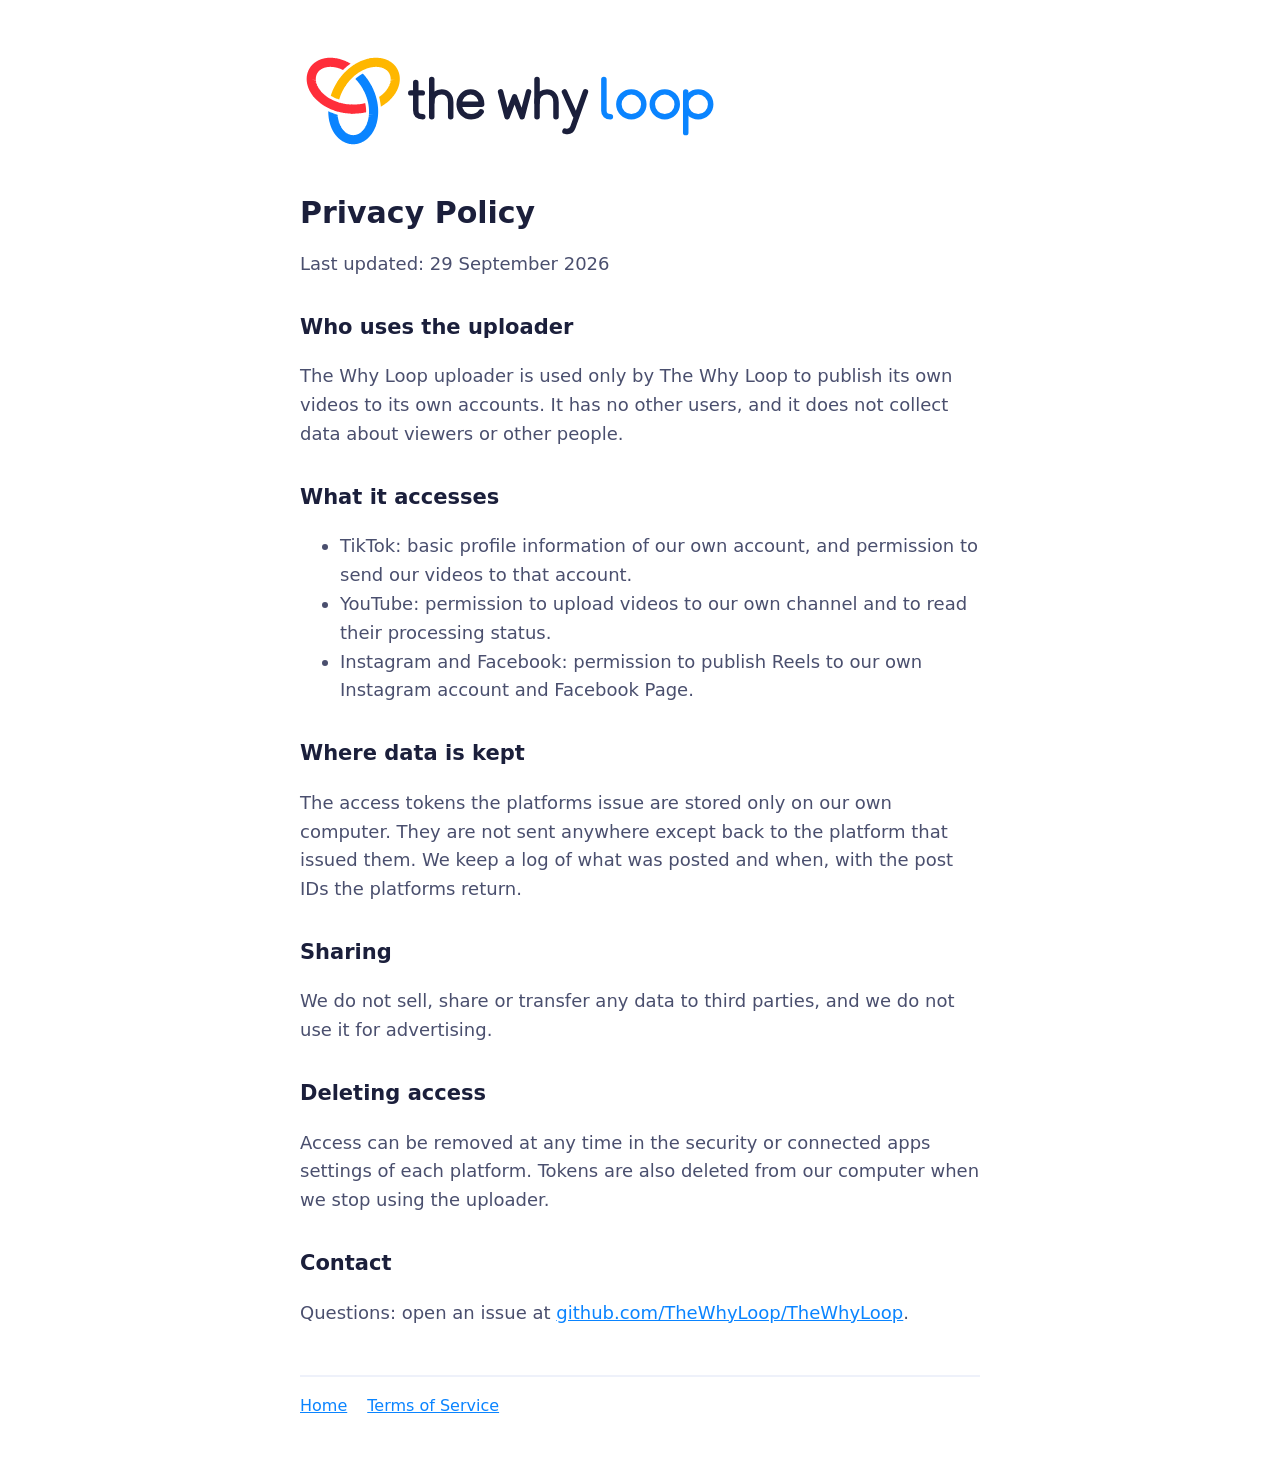
==== privacy.html @ 54ace04b "Add website with Terms of Service and Privacy Policy Co-Authored-By: Claude Opus 5.5 <noreply@anthro" ====
<!doctype html>
<html lang="en">
<head>
<meta charset="utf-8">
<meta name="viewport" content="width=device-width, initial-scale=1">
<title>Privacy Policy · The Why Loop</title>
<link rel="icon" href="favicon.svg" type="image/svg+xml">
<link rel="stylesheet" href="style.css">
</head>
<body>
<main>
<header><a href="index.html"><img src="the-why-loop-horizontal.svg" alt="The Why Loop"></a></header>
<h1>Privacy Policy</h1>
<p>Last updated: 29 September 2026</p>

<h2>Who uses the uploader</h2>
<p>The Why Loop uploader is used only by The Why Loop to publish its own videos to its own accounts. It has no other users, and it does not collect data about viewers or other people.</p>

<h2>What it accesses</h2>
<ul>
<li>TikTok: basic profile information of our own account, and permission to send our videos to that account.</li>
<li>YouTube: permission to upload videos to our own channel and to read their processing status.</li>
<li>Instagram and Facebook: permission to publish Reels to our own Instagram account and Facebook Page.</li>
</ul>

<h2>Where data is kept</h2>
<p>The access tokens the platforms issue are stored only on our own computer. They are not sent anywhere except back to the platform that issued them. We keep a log of what was posted and when, with the post IDs the platforms return.</p>

<h2>Sharing</h2>
<p>We do not sell, share or transfer any data to third parties, and we do not use it for advertising.</p>

<h2>Deleting access</h2>
<p>Access can be removed at any time in the security or connected apps settings of each platform. Tokens are also deleted from our computer when we stop using the uploader.</p>

<h2>Contact</h2>
<p>Questions: open an issue at <a href="https://github.com/TheWhyLoop/TheWhyLoop/issues">github.com/TheWhyLoop/TheWhyLoop</a>.</p>

<nav><a href="index.html">Home</a><a href="terms.html">Terms of Service</a></nav>
</main>
</body>
</html>
---- style.css ----
:root {
  --navy: #1b1f3b;
  --blue: #0a84ff;
  --red: #ff2e3a;
  --paper: #ffffff;
  --muted: #4a4f6e;
}
* { box-sizing: border-box; }
body {
  margin: 0;
  background: var(--paper);
  color: var(--navy);
  font: 18px/1.6 system-ui, -apple-system, "Segoe UI", Roboto, sans-serif;
}
main { max-width: 720px; margin: 0 auto; padding: 48px 20px 64px; }
header img { width: min(420px, 100%); height: auto; display: block; }
h1 { font-size: 30px; line-height: 1.25; margin: 40px 0 8px; }
h2 { font-size: 21px; margin: 32px 0 4px; }
p, li { color: var(--muted); }
a { color: var(--blue); }
nav { margin-top: 48px; padding-top: 16px; border-top: 2px solid #eef1fa; font-size: 16px; }
nav a { margin-right: 20px; }
.lead { font-size: 22px; color: var(--navy); }
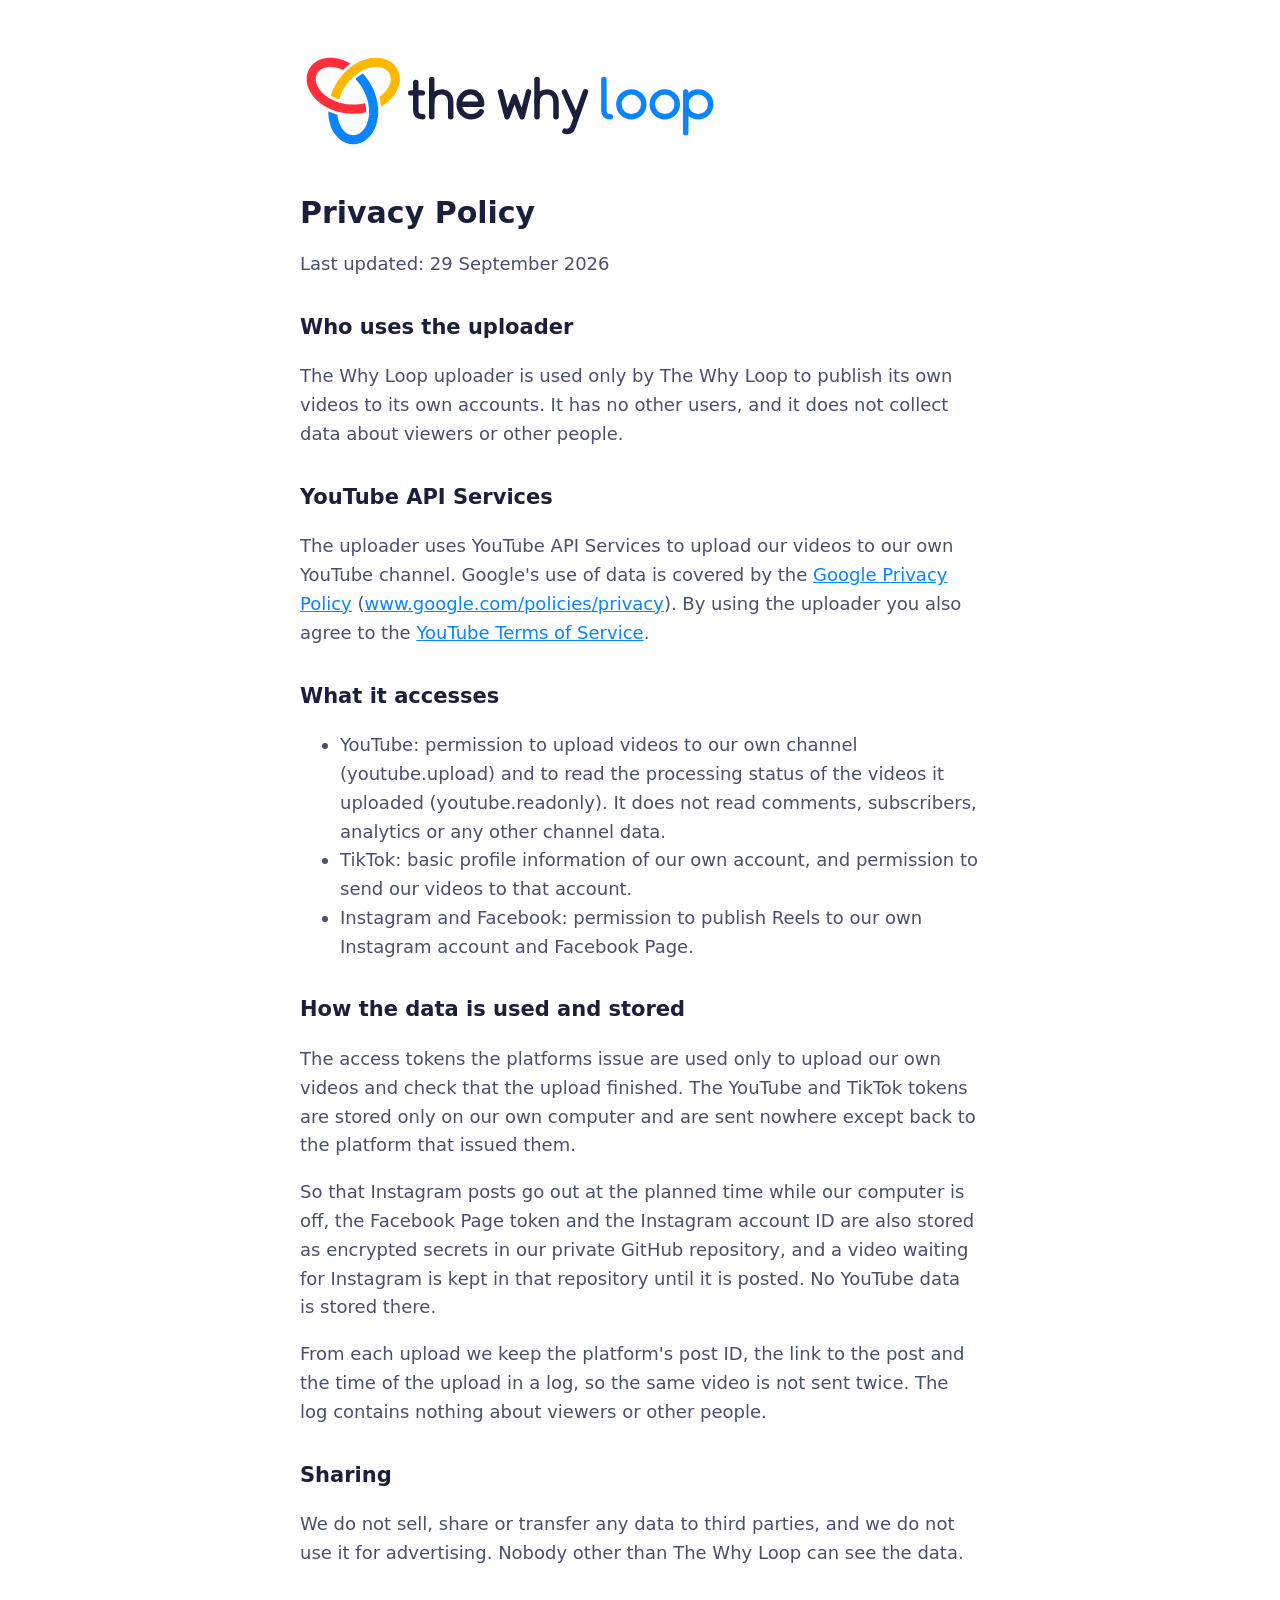
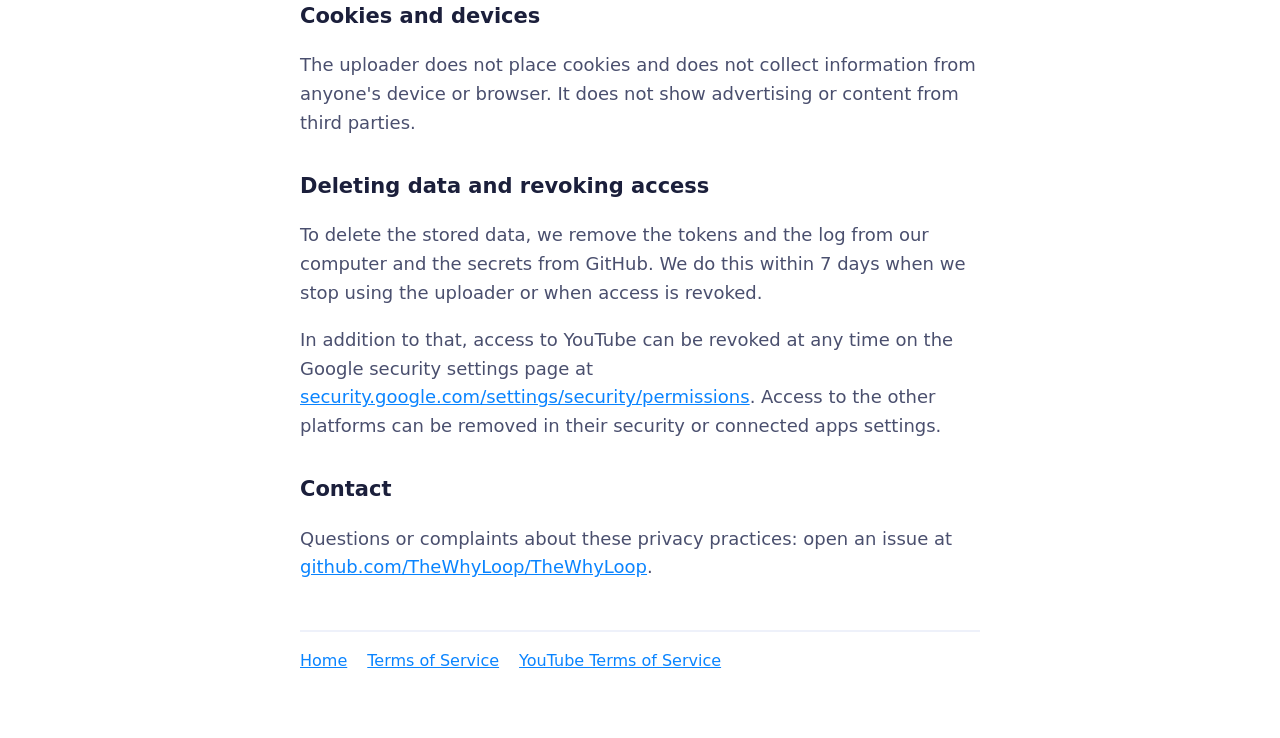
==== commit e13d6a7c: "Add the YouTube API Services clauses to the site The privacy policy now names YouTube API Services, " ====
--- a/privacy.html
+++ b/privacy.html
@@ -16,26 +16,35 @@
 <h2>Who uses the uploader</h2>
 <p>The Why Loop uploader is used only by The Why Loop to publish its own videos to its own accounts. It has no other users, and it does not collect data about viewers or other people.</p>
 
+<h2>YouTube API Services</h2>
+<p>The uploader uses YouTube API Services to upload our videos to our own YouTube channel. Google's use of data is covered by the <a href="https://policies.google.com/privacy">Google Privacy Policy</a> (<a href="http://www.google.com/policies/privacy">www.google.com/policies/privacy</a>). By using the uploader you also agree to the <a href="https://www.youtube.com/t/terms">YouTube Terms of Service</a>.</p>
+
 <h2>What it accesses</h2>
 <ul>
+<li>YouTube: permission to upload videos to our own channel (youtube.upload) and to read the processing status of the videos it uploaded (youtube.readonly). It does not read comments, subscribers, analytics or any other channel data.</li>
 <li>TikTok: basic profile information of our own account, and permission to send our videos to that account.</li>
-<li>YouTube: permission to upload videos to our own channel and to read their processing status.</li>
 <li>Instagram and Facebook: permission to publish Reels to our own Instagram account and Facebook Page.</li>
 </ul>
 
-<h2>Where data is kept</h2>
-<p>The access tokens the platforms issue are stored only on our own computer. They are not sent anywhere except back to the platform that issued them. We keep a log of what was posted and when, with the post IDs the platforms return.</p>
+<h2>How the data is used and stored</h2>
+<p>The access tokens the platforms issue are used only to upload our own videos and check that the upload finished. The YouTube and TikTok tokens are stored only on our own computer and are sent nowhere except back to the platform that issued them.</p>
+<p>So that Instagram posts go out at the planned time while our computer is off, the Facebook Page token and the Instagram account ID are also stored as encrypted secrets in our private GitHub repository, and a video waiting for Instagram is kept in that repository until it is posted. No YouTube data is stored there.</p>
+<p>From each upload we keep the platform's post ID, the link to the post and the time of the upload in a log, so the same video is not sent twice. The log contains nothing about viewers or other people.</p>
 
 <h2>Sharing</h2>
-<p>We do not sell, share or transfer any data to third parties, and we do not use it for advertising.</p>
+<p>We do not sell, share or transfer any data to third parties, and we do not use it for advertising. Nobody other than The Why Loop can see the data.</p>
 
-<h2>Deleting access</h2>
-<p>Access can be removed at any time in the security or connected apps settings of each platform. Tokens are also deleted from our computer when we stop using the uploader.</p>
+<h2>Cookies and devices</h2>
+<p>The uploader does not place cookies and does not collect information from anyone's device or browser. It does not show advertising or content from third parties.</p>
+
+<h2>Deleting data and revoking access</h2>
+<p>To delete the stored data, we remove the tokens and the log from our computer and the secrets from GitHub. We do this within 7 days when we stop using the uploader or when access is revoked.</p>
+<p>In addition to that, access to YouTube can be revoked at any time on the Google security settings page at <a href="https://security.google.com/settings/security/permissions">security.google.com/settings/security/permissions</a>. Access to the other platforms can be removed in their security or connected apps settings.</p>
 
 <h2>Contact</h2>
-<p>Questions: open an issue at <a href="https://github.com/TheWhyLoop/TheWhyLoop/issues">github.com/TheWhyLoop/TheWhyLoop</a>.</p>
+<p>Questions or complaints about these privacy practices: open an issue at <a href="https://github.com/TheWhyLoop/TheWhyLoop/issues">github.com/TheWhyLoop/TheWhyLoop</a>.</p>
 
-<nav><a href="index.html">Home</a><a href="terms.html">Terms of Service</a></nav>
+<nav><a href="index.html">Home</a><a href="terms.html">Terms of Service</a><a href="https://www.youtube.com/t/terms">YouTube Terms of Service</a></nav>
 </main>
 </body>
 </html>
